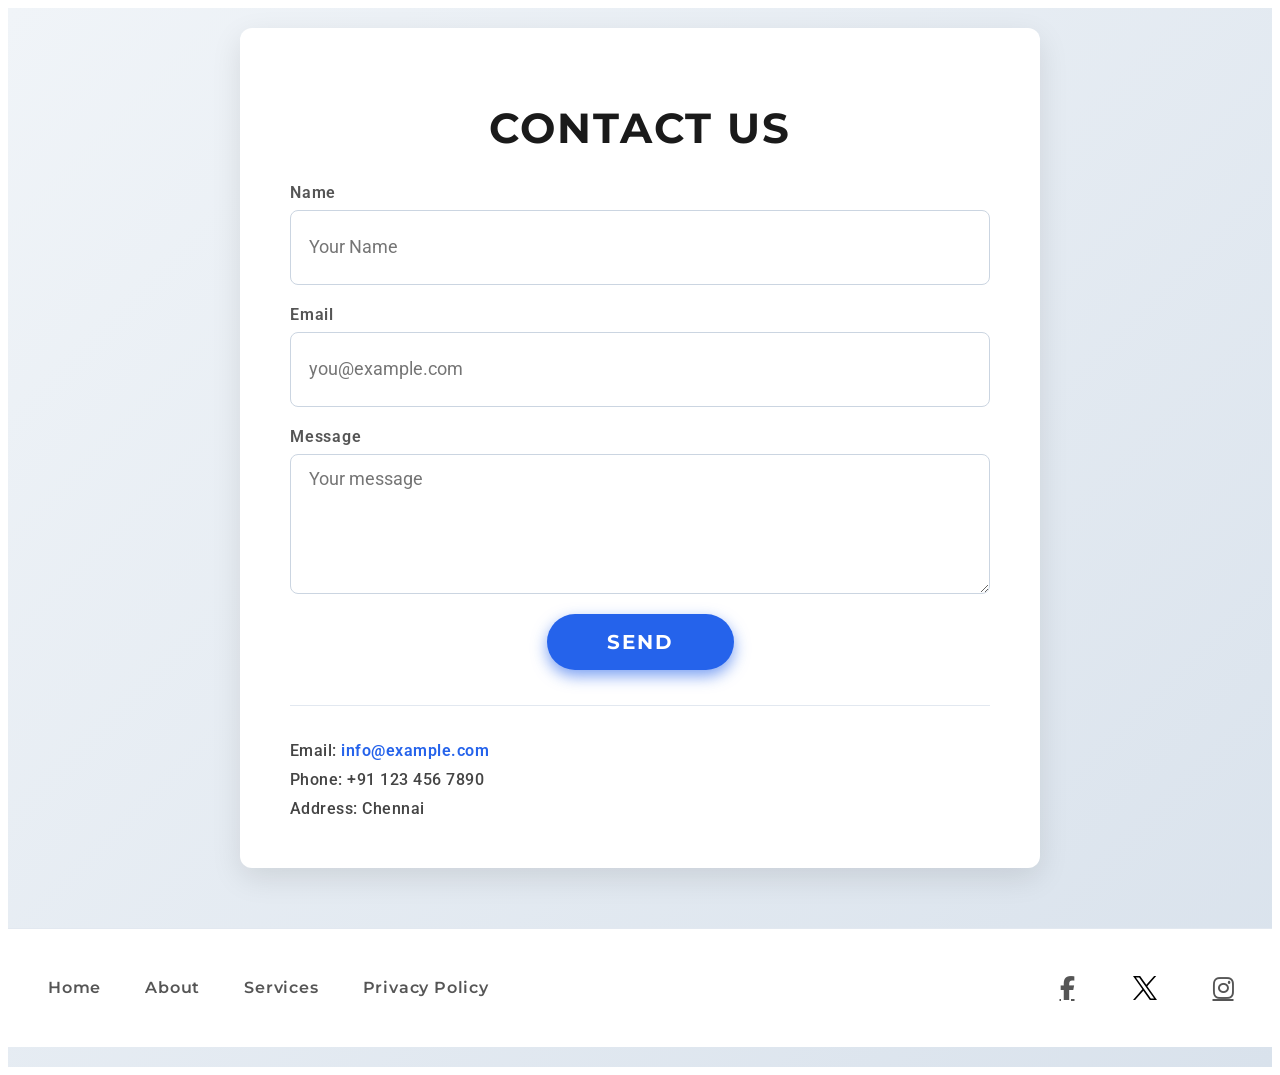
==== index.html @ b424d924 "Reorganized files and reformatted content" ====
<!DOCTYPE html>
<html lang="en">
<head>
    <meta charset="UTF-8" />
    <meta name="viewport" content="width=device-width, initial-scale=1" />
    <title>Contact & Footer</title>
    <link rel="stylesheet" href="main_style.css" />
    <link rel="stylesheet" href="https://cdnjs.cloudflare.com/ajax/libs/font-awesome/6.4.0/css/all.min.css" />
</head>
<body>
    <div class="ContactFooterApp">
       
        <section class="contact-section">
            <h2>Contact Us</h2>
            <form class="contact-form" id="contactForm" novalidate>
                <div class="form-group">
                    <label for="name">Name</label>
                    <input type="text" id="name" name="name" placeholder="Your Name" required />
                </div>
                <div class="form-group">
                    <label for="email">Email</label>
                    <input type="email" id="email" name="email" placeholder="you@example.com" required />
                </div>
                <div class="form-group">
                    <label for="message">Message</label>
                    <textarea id="message" name="message" placeholder="Your message" required></textarea>
                </div>
                <button type="submit">Send</button>
            </form>
            <div class="contact-details">
                <p>Email: <a href="mailto:info@example.com">info@example.com</a></p>
                <p>Phone: +91 123 456 7890</p>
                <p>Address: Chennai</p>
            </div>
        </section>

        <footer class="footer">
            <div class="footer-links">
                <a href="#">Home</a>
                <a href="#">About</a>
                <a href="#">Services</a>
                <a href="#">Privacy Policy</a>
            </div>
            <div class="social-icons">
                <a href="#" class="social-icon" aria-label="Facebook" title="Facebook"><i class="fab fa-facebook-f"></i></a>
                <a href="#" class="social-icon" aria-label="[translate:X]" title="[translate:X]">
                    <img src="x-logo.svg" alt="[translate:X] logo" />
                </a>
                <a href="#" class="social-icon" aria-label="Instagram" title="Instagram"><i class="fab fa-instagram"></i></a>
            </div>
        </footer>
    </div>

    <script src="main_script.js"></script>
</body>
</html>
---- main_style.css ----
@import url('https://fonts.googleapis.com/css2?family=Montserrat:wght@400;700&family=Roboto&display=swap');

.ContactFooterApp {
    font-family: 'Roboto', sans-serif;
    margin: 0;
    padding: 20px;
    display: flex;
    flex-direction: column;
    align-items: center;
    background: linear-gradient(135deg, #f0f4f8 0%, #d9e2ec 100%);
    color: #222;
}


.ContactFooterApp .contact-section {
    max-width: 700px;
    width: 100%;
    background-color: #fff;
    padding: 40px 50px;
    border-radius: 12px;
    box-shadow: 0 10px 30px rgba(0, 0, 0, 0.1);
    transition: box-shadow 0.3s ease;
}

.ContactFooterApp .contact-section:hover {
    box-shadow: 0 15px 40px rgba(0, 0, 0, 0.15);
}

.ContactFooterApp .contact-section h2 {
    font-family: 'Montserrat', sans-serif;
    font-weight: 700;
    font-size: 2.6rem;
    text-align: center;
    margin-bottom: 30px;
    letter-spacing: 2px;
    color: #1a1a1a;
    text-transform: uppercase;
}

.ContactFooterApp .contact-form {
    display: flex;
    flex-direction: column;
    gap: 20px;
}

.ContactFooterApp .form-group {
    display: flex;
    flex-direction: column;
}

.ContactFooterApp .form-group label {
    font-weight: 600;
    color: #555;
    margin-bottom: 8px;
    font-size: 1rem;
    letter-spacing: 0.05em;
}

.ContactFooterApp .form-group input,
.ContactFooterApp .form-group textarea {
    padding: 14px 18px;
    font-size: 1.1rem;
    border-radius: 8px;
    border: 1.5px solid #cbd5e1;
    font-family: 'Roboto', sans-serif;
    transition: border-color 0.3s ease, box-shadow 0.3s ease;
    resize: vertical;
    min-height: 45px;
}

.ContactFooterApp .form-group input:focus,
.ContactFooterApp .form-group textarea:focus {
    border-color: #2563eb;
    box-shadow: 0 0 8px rgba(37, 99, 235, 0.25);
    outline: none;
}

.ContactFooterApp .form-group textarea {
    min-height: 110px;
}

.ContactFooterApp button[type="submit"] {
    align-self: center;
    padding: 16px 60px;
    font-size: 1.25rem;
    font-weight: 700;
    font-family: 'Montserrat', sans-serif;
    color: white;
    background: #2563eb;
    border: none;
    border-radius: 50px;
    cursor: pointer;
    box-shadow: 0 6px 15px rgba(37, 99, 235, 0.6);
    transition: background 0.3s ease, box-shadow 0.3s ease;
    text-transform: uppercase;
    letter-spacing: 0.1em;
}

.ContactFooterApp button[type="submit"]:hover {
    background: #1d4ed8;
    box-shadow: 0 8px 25px rgba(29, 78, 216, 0.7);
}

.ContactFooterApp .contact-details {
    margin-top: 35px;
    font-family: 'Roboto', sans-serif;
    font-size: 1rem;
    color: #444;
    border-top: 1px solid #e2e8f0;
    padding-top: 25px;
    letter-spacing: 0.03em;
}

.ContactFooterApp .contact-details p {
    margin: 10px 0;
    font-weight: 500;
}

.ContactFooterApp .contact-details a {
    color: #2563eb;
    text-decoration: none;
    font-weight: 600;
    transition: color 0.3s ease;
}

.ContactFooterApp .contact-details a:hover {
    color: #1d4ed8;
}

.ContactFooterApp .footer {
    width: 100%;
    margin-top: 60px;
    padding: 30px 20px;
    display: flex;
    flex-wrap: wrap;
    justify-content: space-between;
    align-items: center;
    border-top: 1px solid #e2e8f0;
    background-color: #fff;
}

.ContactFooterApp .footer-links a {
    margin: 0 20px;
    text-decoration: none;
    color: #555;
    font-weight: 600;
    font-family: 'Montserrat', sans-serif;
    transition: color 0.3s ease;
    letter-spacing: 0.05em;
}

.ContactFooterApp .footer-links a:hover {
    color: #2563eb;
}

.ContactFooterApp .social-icons {
    display: flex;
    gap: 20px;
}

.ContactFooterApp .social-icon {
    color: #555;
    font-size: 1.5rem;
    padding: 10px;
    border-radius: 50%;
    transition: background-color 0.3s, color 0.3s;
    display: flex;
    align-items: center;
    justify-content: center;
    width: 38px;
    height: 38px;
}

.ContactFooterApp .social-icon:hover {
    background-color: #2563eb;
    color: white;
}

.ContactFooterApp .social-icon img {
    width: 24px;
    height: 24px;
    display: block;
    object-fit: contain;
}


@media (max-width: 768px) {
    .ContactFooterApp {
        padding: 15px;
    }

    .ContactFooterApp .contact-section {
        padding: 30px 30px;
    }

    .ContactFooterApp .footer {
        flex-direction: column;
        align-items: center;
        padding: 20px 0;
    }

    .ContactFooterApp .footer-links {
        margin-bottom: 20px;
    }

    .ContactFooterApp .footer-links a {
        margin: 0 10px;
    }
}
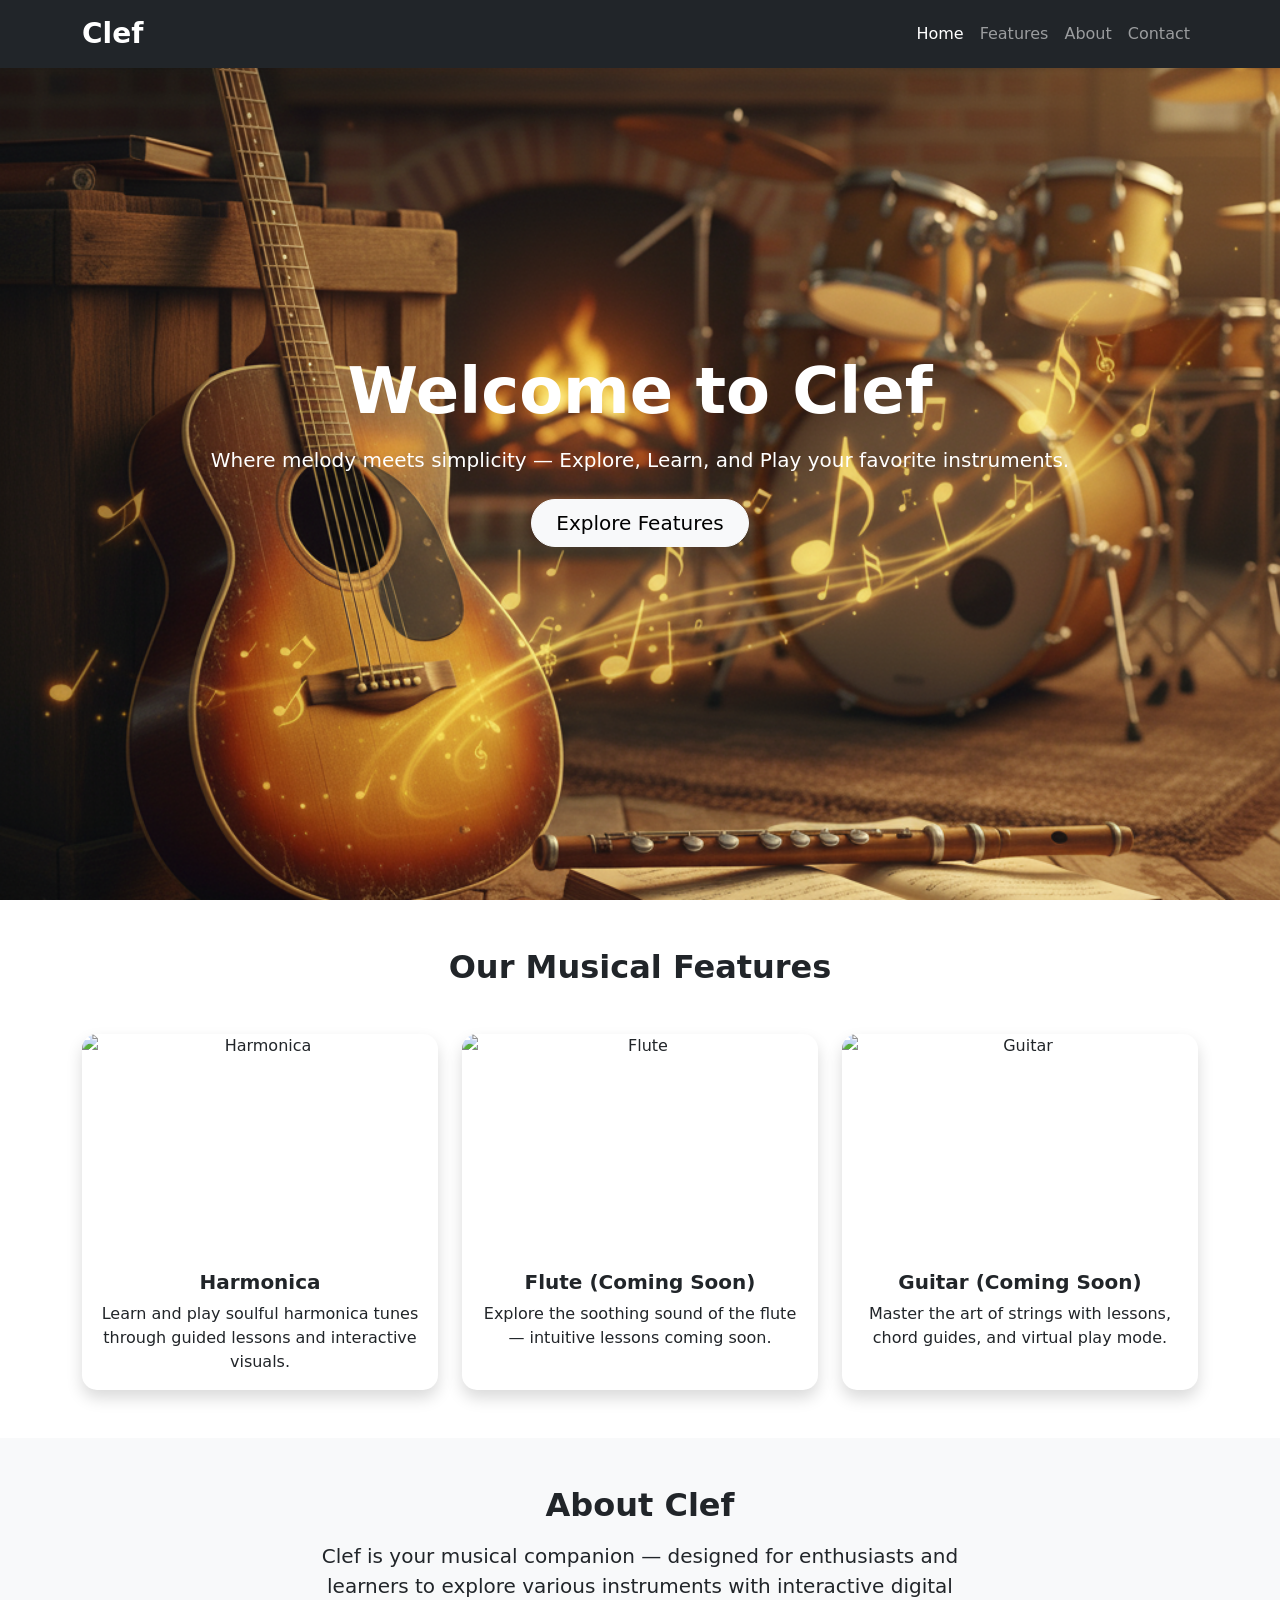
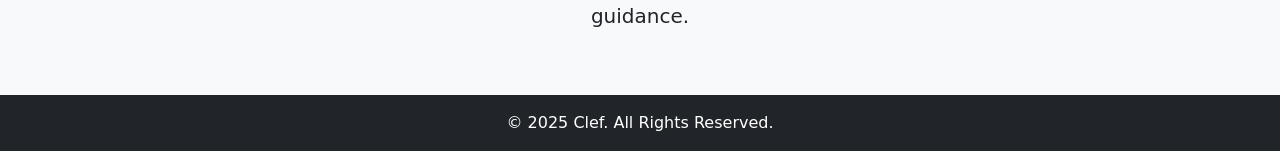
==== commit 14ff33af: "Initial project upload" ====
--- a/index.html
+++ b/index.html
@@ -1,56 +1,99 @@
 <!DOCTYPE html>
 <html lang="en">
 <head>
-    <meta charset="UTF-8" />
-    <meta name="viewport" content="width=device-width, initial-scale=1" />
-    <title>Contact & Footer</title>
-    <link rel="stylesheet" href="main_style.css" />
-    <link rel="stylesheet" href="https://cdnjs.cloudflare.com/ajax/libs/font-awesome/6.4.0/css/all.min.css" />
+  <meta charset="UTF-8" />
+  <meta name="viewport" content="width=device-width, initial-scale=1.0" />
+  <title>Clef | Music Made Simple</title>
+  <link href="https://cdn.jsdelivr.net/npm/bootstrap@5.3.2/dist/css/bootstrap.min.css" rel="stylesheet">
+  <link rel="stylesheet" href="style.css">
 </head>
 <body>
-    <div class="ContactFooterApp">
-       
-        <section class="contact-section">
-            <h2>Contact Us</h2>
-            <form class="contact-form" id="contactForm" novalidate>
-                <div class="form-group">
-                    <label for="name">Name</label>
-                    <input type="text" id="name" name="name" placeholder="Your Name" required />
-                </div>
-                <div class="form-group">
-                    <label for="email">Email</label>
-                    <input type="email" id="email" name="email" placeholder="you@example.com" required />
-                </div>
-                <div class="form-group">
-                    <label for="message">Message</label>
-                    <textarea id="message" name="message" placeholder="Your message" required></textarea>
-                </div>
-                <button type="submit">Send</button>
-            </form>
-            <div class="contact-details">
-                <p>Email: <a href="mailto:info@example.com">info@example.com</a></p>
-                <p>Phone: +91 123 456 7890</p>
-                <p>Address: Chennai</p>
+
+  <!-- Navbar -->
+  <nav class="navbar navbar-expand-lg navbar-dark bg-dark fixed-top shadow-sm">
+    <div class="container">
+      <a class="navbar-brand fw-bold fs-3" href="#">Clef</a>
+      <button class="navbar-toggler" type="button" data-bs-toggle="collapse" data-bs-target="#navbarNav">
+        <span class="navbar-toggler-icon"></span>
+      </button>
+
+      <div class="collapse navbar-collapse justify-content-end" id="navbarNav">
+        <ul class="navbar-nav">
+          <li class="nav-item"><a class="nav-link active" href="#home">Home</a></li>
+          <li class="nav-item"><a class="nav-link" href="#features">Features</a></li>
+          <li class="nav-item"><a class="nav-link" href="#about">About</a></li>
+          <li class="nav-item"><a class="nav-link" href="#contact">Contact</a></li>
+        </ul>
+      </div>
+    </div>
+  </nav>
+
+  <!-- Landing Section -->
+  <section id="home" class="hero-section d-flex align-items-center text-center text-white">
+    <div class="container">
+      <h1 class="display-3 fw-bold mb-3">Welcome to Clef</h1>
+      <p class="lead mb-4">Where melody meets simplicity — Explore, Learn, and Play your favorite instruments.</p>
+      <a href="#features" class="btn btn-light btn-lg rounded-pill px-4">Explore Features</a>
+    </div>
+  </section>
+
+  <!-- Features Section -->
+  <section id="features" class="py-5">
+    <div class="container text-center">
+      <h2 class="fw-bold mb-5">Our Musical Features</h2>
+      <div class="row g-4 justify-content-center">
+
+        <!-- Feature Card 1: Harmonica -->
+        <div class="col-md-4">
+          <div class="card feature-card shadow h-100" onclick="navigateToFeature('harmonica.html')">
+            <img src="https://www.shutterstock.com/image-photo/milan-lombardy-italy-july-21-260nw-1810176607.jpg" class="card-img-top" alt="Harmonica">
+            <div class="card-body">
+              <h5 class="card-title fw-bold">Harmonica</h5>
+              <p class="card-text">Learn and play soulful harmonica tunes through guided lessons and interactive visuals.</p>
             </div>
-        </section>
+          </div>
+        </div>
 
-        <footer class="footer">
-            <div class="footer-links">
-                <a href="#">Home</a>
-                <a href="#">About</a>
-                <a href="#">Services</a>
-                <a href="#">Privacy Policy</a>
+        <!-- Future Feature Cards (Reusable Layout) -->
+        <div class="col-md-4">
+          <div class="card feature-card shadow h-100" onclick="navigateToFeature('flute.html')">
+            <img src="https://wallpapercave.com/wp/wp11271926.jpg" class="card-img-top" alt="Flute">
+            <div class="card-body">
+              <h5 class="card-title fw-bold">Flute (Coming Soon)</h5>
+              <p class="card-text">Explore the soothing sound of the flute — intuitive lessons coming soon.</p>
             </div>
-            <div class="social-icons">
-                <a href="#" class="social-icon" aria-label="Facebook" title="Facebook"><i class="fab fa-facebook-f"></i></a>
-                <a href="#" class="social-icon" aria-label="[translate:X]" title="[translate:X]">
-                    <img src="x-logo.svg" alt="[translate:X] logo" />
-                </a>
-                <a href="#" class="social-icon" aria-label="Instagram" title="Instagram"><i class="fab fa-instagram"></i></a>
+          </div>
+        </div>
+
+        <div class="col-md-4">
+          <div class="card feature-card shadow h-100" onclick="navigateToFeature('guitar.html')">
+            <img src="https://images.unsplash.com/photo-1511379938547-c1f69419868d?auto=format&fit=crop&w=600&q=60" class="card-img-top" alt="Guitar">
+            <div class="card-body">
+              <h5 class="card-title fw-bold">Guitar (Coming Soon)</h5>
+              <p class="card-text">Master the art of strings with lessons, chord guides, and virtual play mode.</p>
             </div>
-        </footer>
+          </div>
+        </div>
+
+      </div>
     </div>
+  </section>
 
-    <script src="main_script.js"></script>
+  <!-- About Section -->
+  <section id="about" class="bg-light py-5">
+    <div class="container text-center">
+      <h2 class="fw-bold mb-3">About Clef</h2>
+      <p class="lead mx-auto" style="max-width: 700px;">Clef is your musical companion — designed for enthusiasts and learners to explore various instruments with interactive digital guidance.</p>
+    </div>
+  </section>
+
+  <!-- Footer -->
+  <footer class="bg-dark text-white text-center py-3">
+    <p class="mb-0">© 2025 Clef. All Rights Reserved.</p>
+  </footer>
+
+  <script src="https://cdn.jsdelivr.net/npm/bootstrap@5.3.2/dist/js/bootstrap.bundle.min.js"></script>
+  <script src="https://ajax.googleapis.com/ajax/libs/jquery/3.7.1/jquery.min.js"></script>
+  <script src="index.js"></script>
 </body>
 </html>
--- a/style.css
+++ b/style.css
@@ -0,0 +1,38 @@
+body {
+  scroll-behavior: smooth;
+}
+
+/* Hero Section */
+.hero-section {
+  background: url('Gemini_Generated_Image_8mohel8mohel8moh.png') center center/cover no-repeat;
+  min-height: 100vh;
+}
+
+.hero-section .btn {
+  transition: transform 0.3s ease, box-shadow 0.3s ease;
+}
+
+.hero-section .btn:hover {
+  transform: translateY(-3px);
+  box-shadow: 0 5px 20px rgba(255, 255, 255, 0.3);
+}
+
+/* Features Section */
+.feature-card {
+  cursor: pointer;
+  transition: transform 0.3s ease, box-shadow 0.3s ease;
+  border: none;
+  border-radius: 15px;
+}
+
+.feature-card:hover {
+  transform: translateY(-8px);
+  box-shadow: 0 10px 30px rgba(0,0,0,0.2);
+}
+
+.card-img-top {
+  border-top-left-radius: 15px;
+  border-top-right-radius: 15px;
+  height: 220px;
+  object-fit: cover;
+}
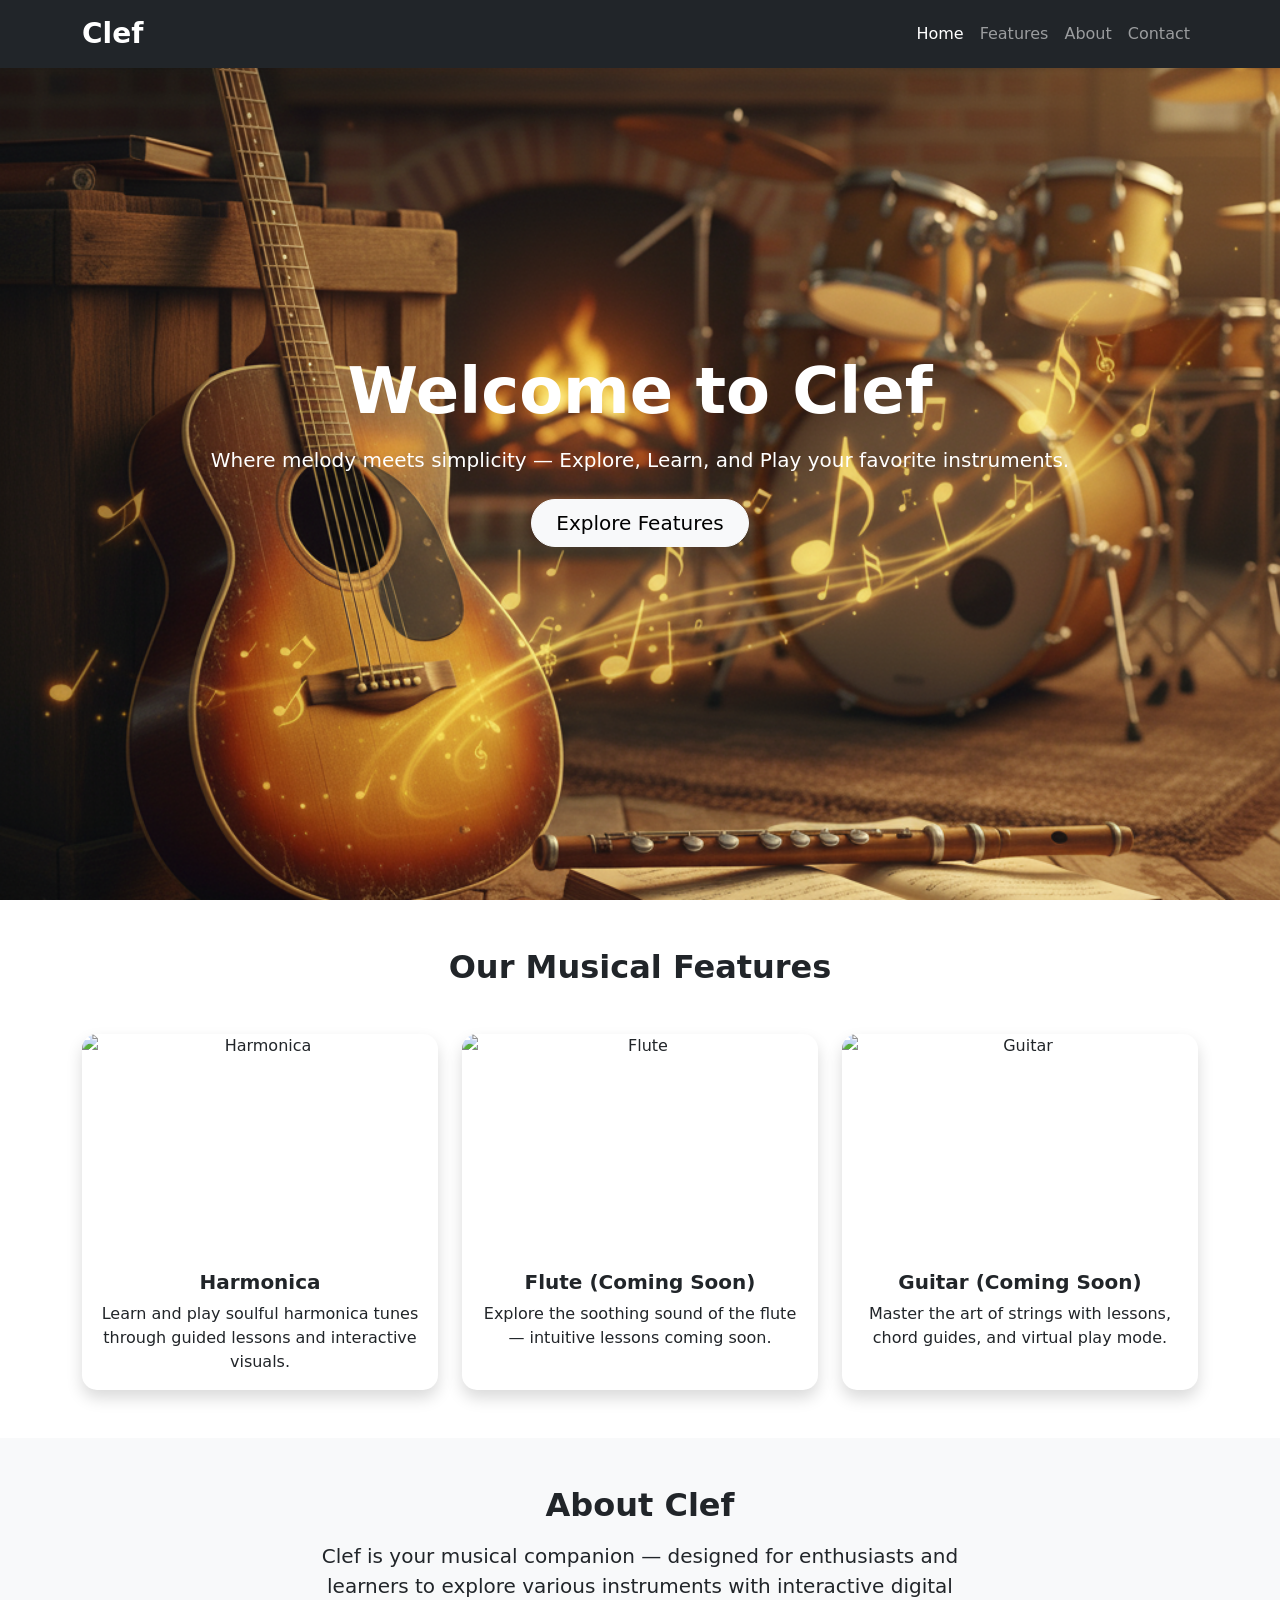
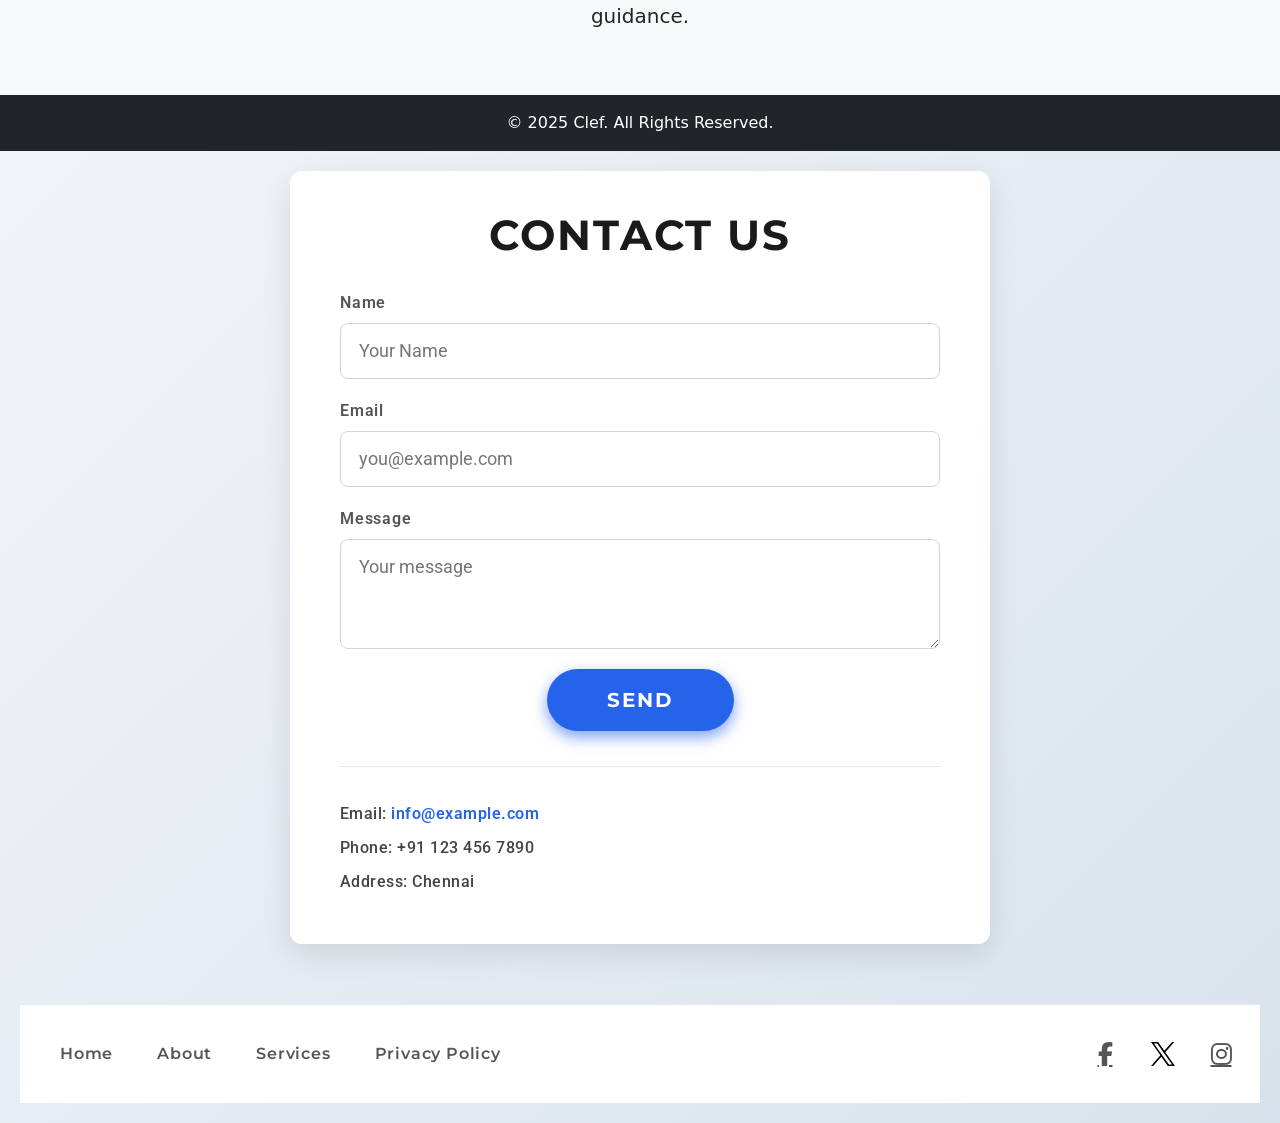
==== commit 041ce856: "Resolved merge conflict in index.html" ====
--- a/index.html
+++ b/index.html
@@ -1,6 +1,7 @@
 <!DOCTYPE html>
 <html lang="en">
 <head>
+
   <meta charset="UTF-8" />
   <meta name="viewport" content="width=device-width, initial-scale=1.0" />
   <title>Clef | Music Made Simple</title>
@@ -94,6 +95,58 @@
 
   <script src="https://cdn.jsdelivr.net/npm/bootstrap@5.3.2/dist/js/bootstrap.bundle.min.js"></script>
   <script src="https://ajax.googleapis.com/ajax/libs/jquery/3.7.1/jquery.min.js"></script>
-  <script src="index.js"></script>
+
+    <meta charset="UTF-8" />
+    <meta name="viewport" content="width=device-width, initial-scale=1" />
+    <title>Contact & Footer</title>
+    <link rel="stylesheet" href="main_style.css" />
+    <link rel="stylesheet" href="https://cdnjs.cloudflare.com/ajax/libs/font-awesome/6.4.0/css/all.min.css" />
+</head>
+<body>
+    <div class="ContactFooterApp">
+       
+        <section class="contact-section">
+            <h2>Contact Us</h2>
+            <form class="contact-form" id="contactForm" novalidate>
+                <div class="form-group">
+                    <label for="name">Name</label>
+                    <input type="text" id="name" name="name" placeholder="Your Name" required />
+                </div>
+                <div class="form-group">
+                    <label for="email">Email</label>
+                    <input type="email" id="email" name="email" placeholder="you@example.com" required />
+                </div>
+                <div class="form-group">
+                    <label for="message">Message</label>
+                    <textarea id="message" name="message" placeholder="Your message" required></textarea>
+                </div>
+                <button type="submit">Send</button>
+            </form>
+            <div class="contact-details">
+                <p>Email: <a href="mailto:info@example.com">info@example.com</a></p>
+                <p>Phone: +91 123 456 7890</p>
+                <p>Address: Chennai</p>
+            </div>
+        </section>
+
+        <footer class="footer">
+            <div class="footer-links">
+                <a href="#">Home</a>
+                <a href="#">About</a>
+                <a href="#">Services</a>
+                <a href="#">Privacy Policy</a>
+            </div>
+            <div class="social-icons">
+                <a href="#" class="social-icon" aria-label="Facebook" title="Facebook"><i class="fab fa-facebook-f"></i></a>
+                <a href="#" class="social-icon" aria-label="[translate:X]" title="[translate:X]">
+                    <img src="x-logo.svg" alt="[translate:X] logo" />
+                </a>
+                <a href="#" class="social-icon" aria-label="Instagram" title="Instagram"><i class="fab fa-instagram"></i></a>
+            </div>
+        </footer>
+    </div>
+
+    <script src="main_script.js"></script>
+
 </body>
 </html>
--- a/main_style.css
+++ b/main_style.css
@@ -0,0 +1,210 @@
+@import url('https://fonts.googleapis.com/css2?family=Montserrat:wght@400;700&family=Roboto&display=swap');
+
+.ContactFooterApp {
+    font-family: 'Roboto', sans-serif;
+    margin: 0;
+    padding: 20px;
+    display: flex;
+    flex-direction: column;
+    align-items: center;
+    background: linear-gradient(135deg, #f0f4f8 0%, #d9e2ec 100%);
+    color: #222;
+}
+
+
+.ContactFooterApp .contact-section {
+    max-width: 700px;
+    width: 100%;
+    background-color: #fff;
+    padding: 40px 50px;
+    border-radius: 12px;
+    box-shadow: 0 10px 30px rgba(0, 0, 0, 0.1);
+    transition: box-shadow 0.3s ease;
+}
+
+.ContactFooterApp .contact-section:hover {
+    box-shadow: 0 15px 40px rgba(0, 0, 0, 0.15);
+}
+
+.ContactFooterApp .contact-section h2 {
+    font-family: 'Montserrat', sans-serif;
+    font-weight: 700;
+    font-size: 2.6rem;
+    text-align: center;
+    margin-bottom: 30px;
+    letter-spacing: 2px;
+    color: #1a1a1a;
+    text-transform: uppercase;
+}
+
+.ContactFooterApp .contact-form {
+    display: flex;
+    flex-direction: column;
+    gap: 20px;
+}
+
+.ContactFooterApp .form-group {
+    display: flex;
+    flex-direction: column;
+}
+
+.ContactFooterApp .form-group label {
+    font-weight: 600;
+    color: #555;
+    margin-bottom: 8px;
+    font-size: 1rem;
+    letter-spacing: 0.05em;
+}
+
+.ContactFooterApp .form-group input,
+.ContactFooterApp .form-group textarea {
+    padding: 14px 18px;
+    font-size: 1.1rem;
+    border-radius: 8px;
+    border: 1.5px solid #cbd5e1;
+    font-family: 'Roboto', sans-serif;
+    transition: border-color 0.3s ease, box-shadow 0.3s ease;
+    resize: vertical;
+    min-height: 45px;
+}
+
+.ContactFooterApp .form-group input:focus,
+.ContactFooterApp .form-group textarea:focus {
+    border-color: #2563eb;
+    box-shadow: 0 0 8px rgba(37, 99, 235, 0.25);
+    outline: none;
+}
+
+.ContactFooterApp .form-group textarea {
+    min-height: 110px;
+}
+
+.ContactFooterApp button[type="submit"] {
+    align-self: center;
+    padding: 16px 60px;
+    font-size: 1.25rem;
+    font-weight: 700;
+    font-family: 'Montserrat', sans-serif;
+    color: white;
+    background: #2563eb;
+    border: none;
+    border-radius: 50px;
+    cursor: pointer;
+    box-shadow: 0 6px 15px rgba(37, 99, 235, 0.6);
+    transition: background 0.3s ease, box-shadow 0.3s ease;
+    text-transform: uppercase;
+    letter-spacing: 0.1em;
+}
+
+.ContactFooterApp button[type="submit"]:hover {
+    background: #1d4ed8;
+    box-shadow: 0 8px 25px rgba(29, 78, 216, 0.7);
+}
+
+.ContactFooterApp .contact-details {
+    margin-top: 35px;
+    font-family: 'Roboto', sans-serif;
+    font-size: 1rem;
+    color: #444;
+    border-top: 1px solid #e2e8f0;
+    padding-top: 25px;
+    letter-spacing: 0.03em;
+}
+
+.ContactFooterApp .contact-details p {
+    margin: 10px 0;
+    font-weight: 500;
+}
+
+.ContactFooterApp .contact-details a {
+    color: #2563eb;
+    text-decoration: none;
+    font-weight: 600;
+    transition: color 0.3s ease;
+}
+
+.ContactFooterApp .contact-details a:hover {
+    color: #1d4ed8;
+}
+
+.ContactFooterApp .footer {
+    width: 100%;
+    margin-top: 60px;
+    padding: 30px 20px;
+    display: flex;
+    flex-wrap: wrap;
+    justify-content: space-between;
+    align-items: center;
+    border-top: 1px solid #e2e8f0;
+    background-color: #fff;
+}
+
+.ContactFooterApp .footer-links a {
+    margin: 0 20px;
+    text-decoration: none;
+    color: #555;
+    font-weight: 600;
+    font-family: 'Montserrat', sans-serif;
+    transition: color 0.3s ease;
+    letter-spacing: 0.05em;
+}
+
+.ContactFooterApp .footer-links a:hover {
+    color: #2563eb;
+}
+
+.ContactFooterApp .social-icons {
+    display: flex;
+    gap: 20px;
+}
+
+.ContactFooterApp .social-icon {
+    color: #555;
+    font-size: 1.5rem;
+    padding: 10px;
+    border-radius: 50%;
+    transition: background-color 0.3s, color 0.3s;
+    display: flex;
+    align-items: center;
+    justify-content: center;
+    width: 38px;
+    height: 38px;
+}
+
+.ContactFooterApp .social-icon:hover {
+    background-color: #2563eb;
+    color: white;
+}
+
+.ContactFooterApp .social-icon img {
+    width: 24px;
+    height: 24px;
+    display: block;
+    object-fit: contain;
+}
+
+
+@media (max-width: 768px) {
+    .ContactFooterApp {
+        padding: 15px;
+    }
+
+    .ContactFooterApp .contact-section {
+        padding: 30px 30px;
+    }
+
+    .ContactFooterApp .footer {
+        flex-direction: column;
+        align-items: center;
+        padding: 20px 0;
+    }
+
+    .ContactFooterApp .footer-links {
+        margin-bottom: 20px;
+    }
+
+    .ContactFooterApp .footer-links a {
+        margin: 0 10px;
+    }
+}
+
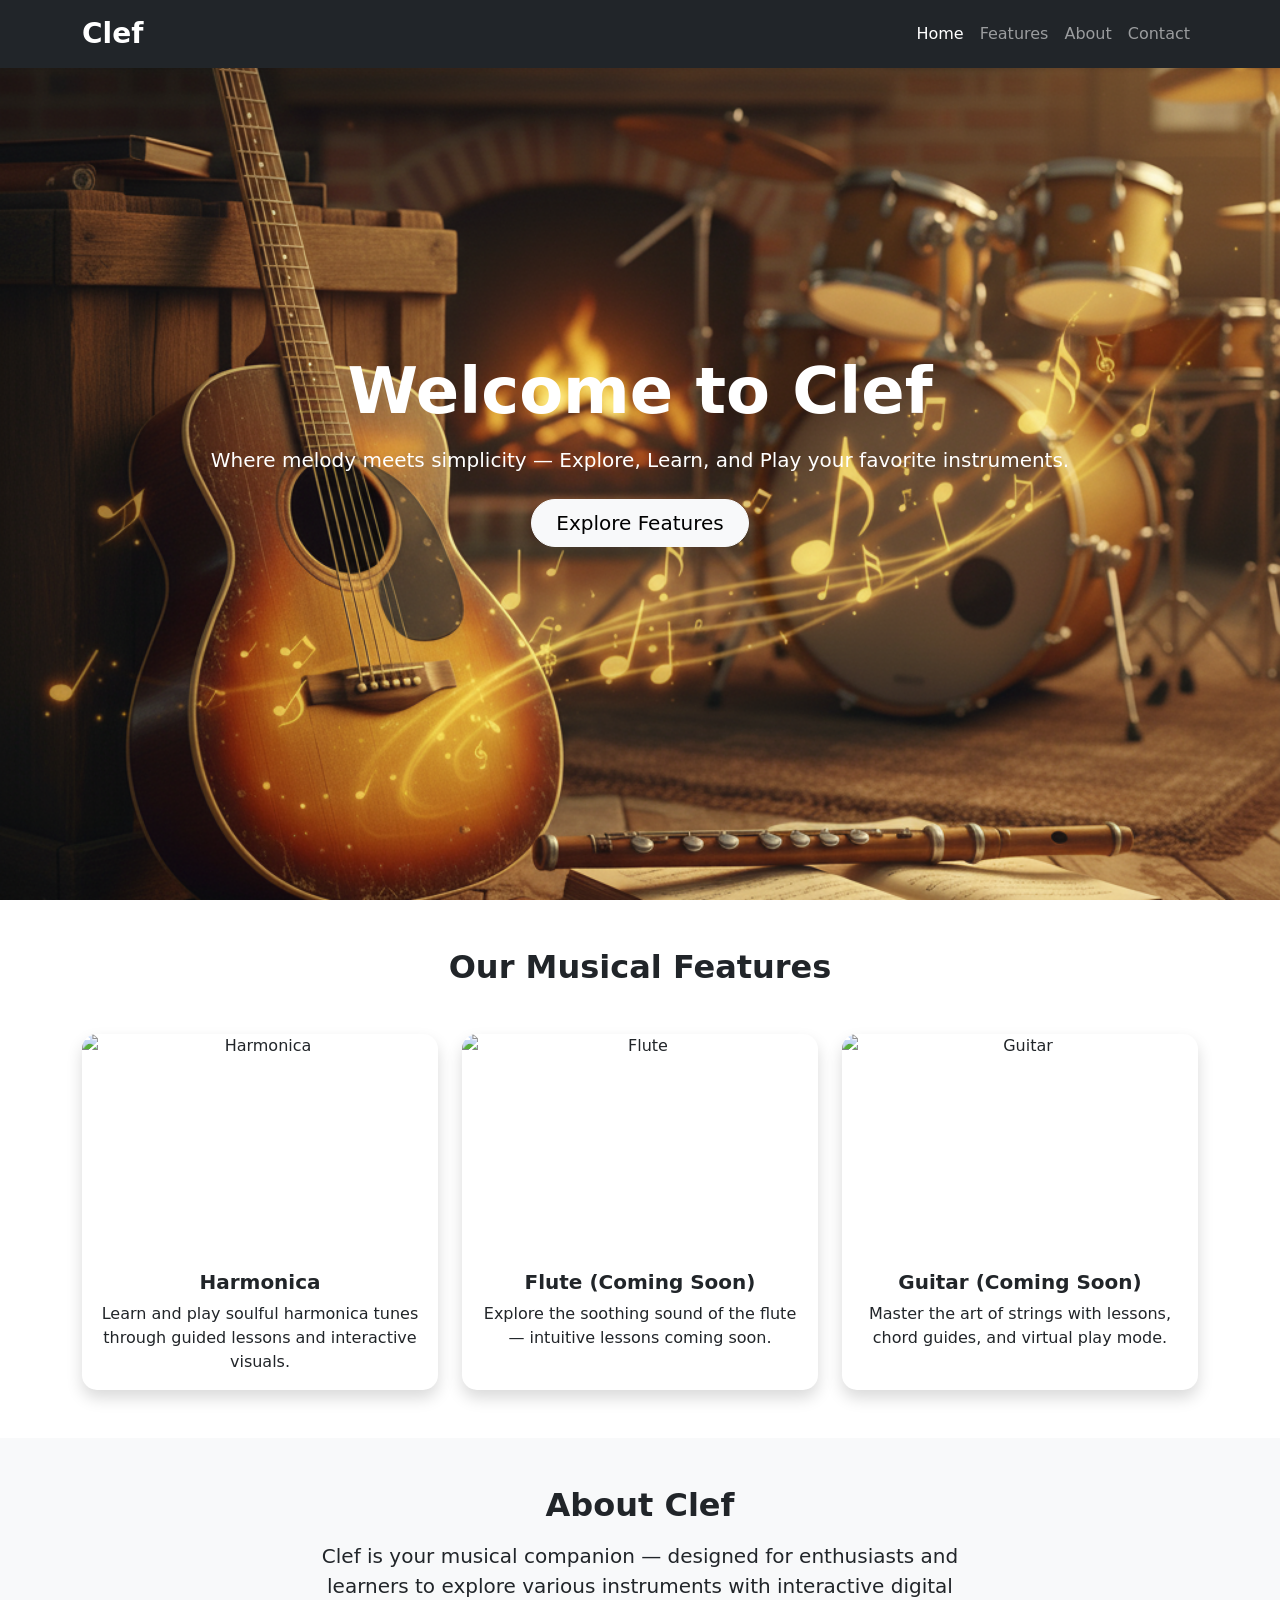
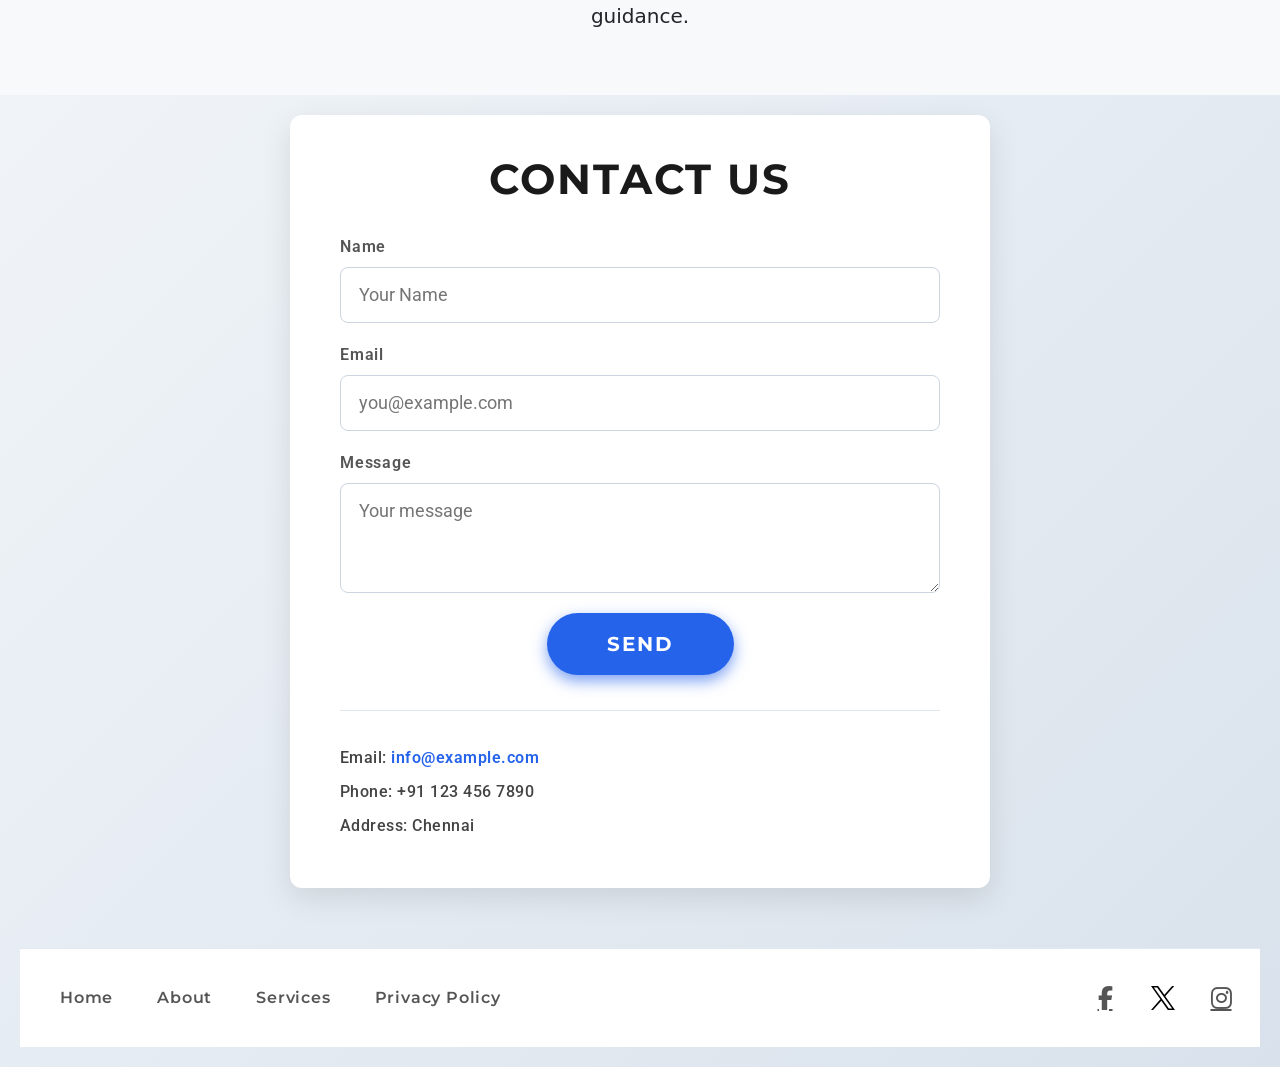
==== commit 48bf7b7a: "Added clickable harmonica notes page functionality" ====
--- a/index.html
+++ b/index.html
@@ -4,7 +4,7 @@
 
   <meta charset="UTF-8" />
   <meta name="viewport" content="width=device-width, initial-scale=1.0" />
-  <title>Clef | Music Made Simple</title>
+  <title>Clef | Music Made Simple</title> 
   <link href="https://cdn.jsdelivr.net/npm/bootstrap@5.3.2/dist/css/bootstrap.min.css" rel="stylesheet">
   <link rel="stylesheet" href="style.css">
 </head>
@@ -46,7 +46,7 @@
 
         <!-- Feature Card 1: Harmonica -->
         <div class="col-md-4">
-          <div class="card feature-card shadow h-100" onclick="navigateToFeature('harmonica.html')">
+          <div class="card feature-card shadow h-100" onclick="navigateToFeature('Anvi_harmonica.html')">
             <img src="https://www.shutterstock.com/image-photo/milan-lombardy-italy-july-21-260nw-1810176607.jpg" class="card-img-top" alt="Harmonica">
             <div class="card-body">
               <h5 class="card-title fw-bold">Harmonica</h5>
@@ -88,10 +88,6 @@
     </div>
   </section>
 
-  <!-- Footer -->
-  <footer class="bg-dark text-white text-center py-3">
-    <p class="mb-0">© 2025 Clef. All Rights Reserved.</p>
-  </footer>
 
   <script src="https://cdn.jsdelivr.net/npm/bootstrap@5.3.2/dist/js/bootstrap.bundle.min.js"></script>
   <script src="https://ajax.googleapis.com/ajax/libs/jquery/3.7.1/jquery.min.js"></script>
--- a/main_style.css
+++ b/main_style.css
@@ -208,3 +208,45 @@
     }
 }
 
+body {
+  scroll-behavior: smooth;
+}
+
+/* Hero Section */
+.hero-section {
+  background: url('Gemini_Generated_Image_8mohel8mohel8moh.png') center center/cover no-repeat;
+  min-height: 100vh;
+}
+
+.hero-section .btn {
+  transition: transform 0.3s ease, box-shadow 0.3s ease;
+}
+
+.hero-section .btn:hover {
+  transform: translateY(-3px);
+  box-shadow: 0 5px 20px rgba(255, 255, 255, 0.3);
+}
+
+/* Features Section */
+.feature-card {
+  cursor: pointer;
+  transition: transform 0.3s ease, box-shadow 0.3s ease;
+  border: none;
+  border-radius: 15px;
+}
+
+.feature-card:hover {
+  transform: translateY(-8px);
+  box-shadow: 0 10px 30px rgba(0,0,0,0.2);
+}
+
+.card-img-top {
+  border-top-left-radius: 15px;
+  border-top-right-radius: 15px;
+  height: 220px;
+  object-fit: cover;
+}
+
+
+
+
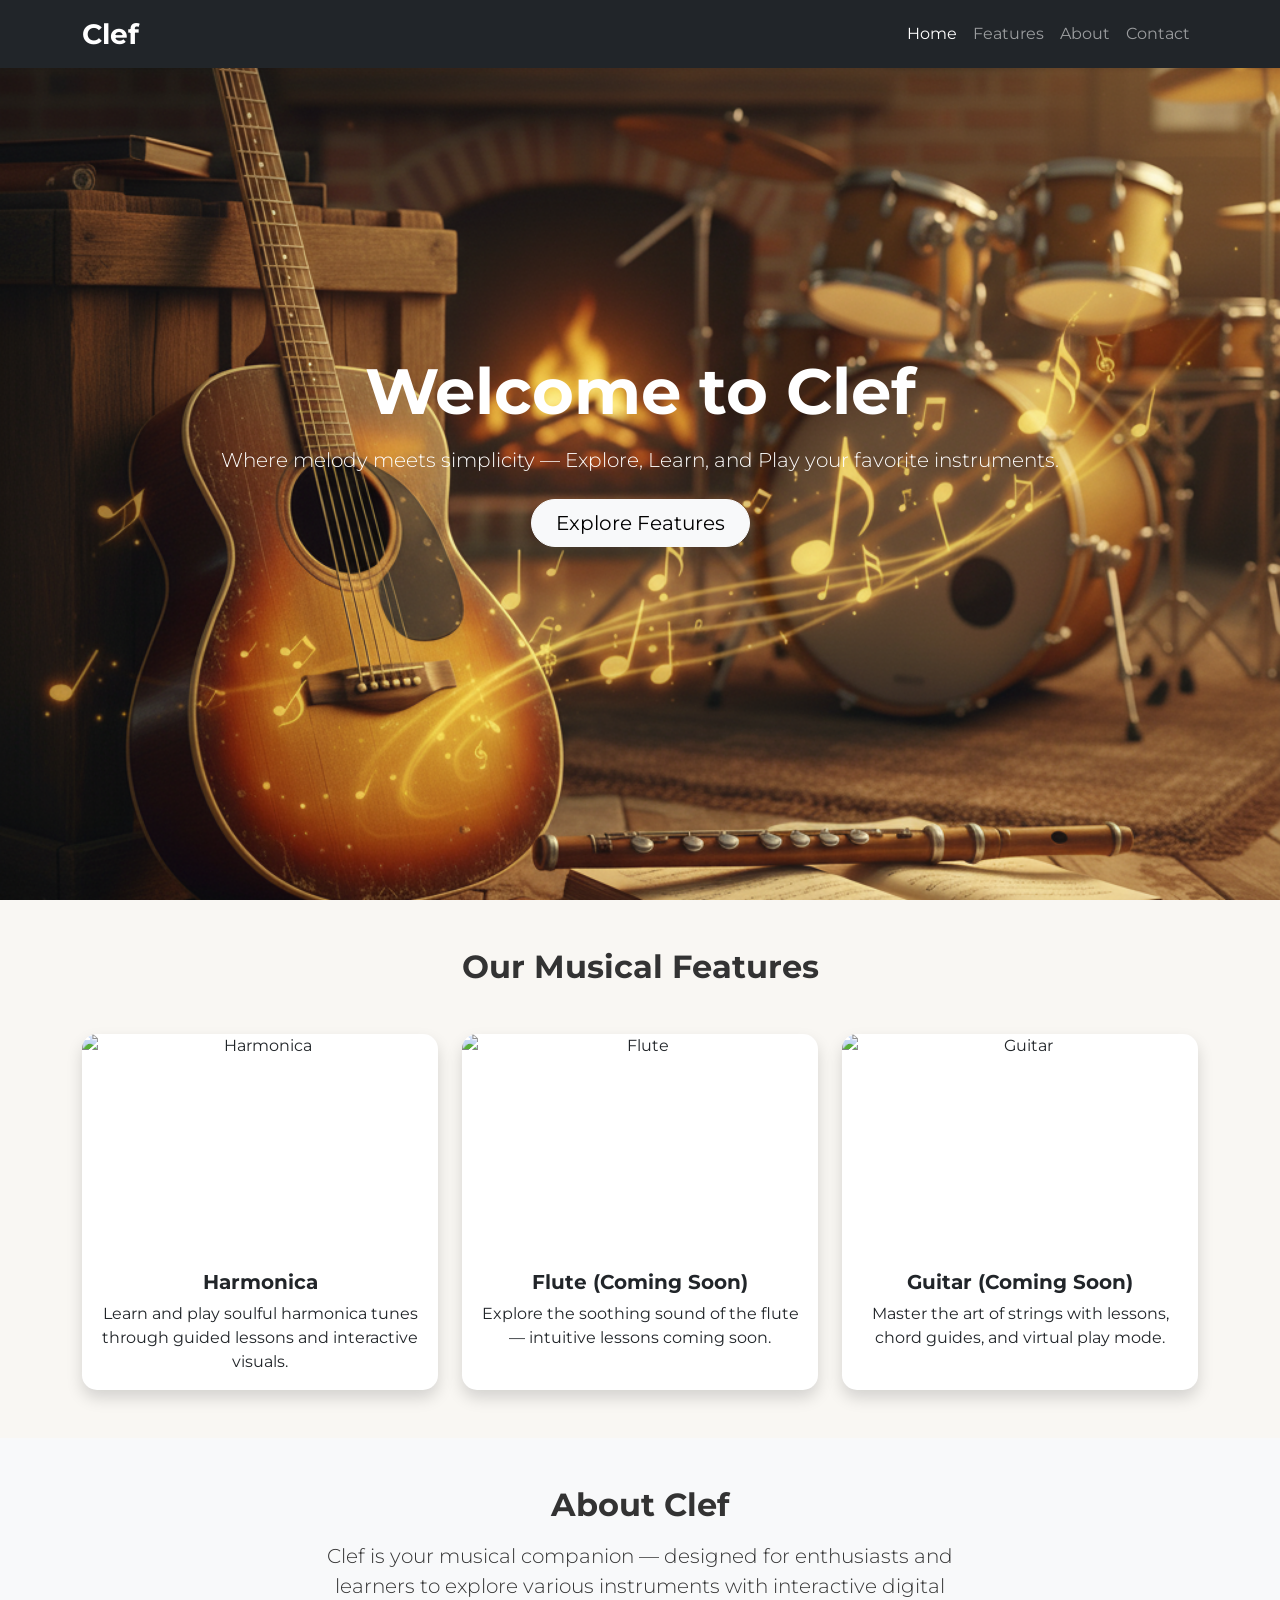
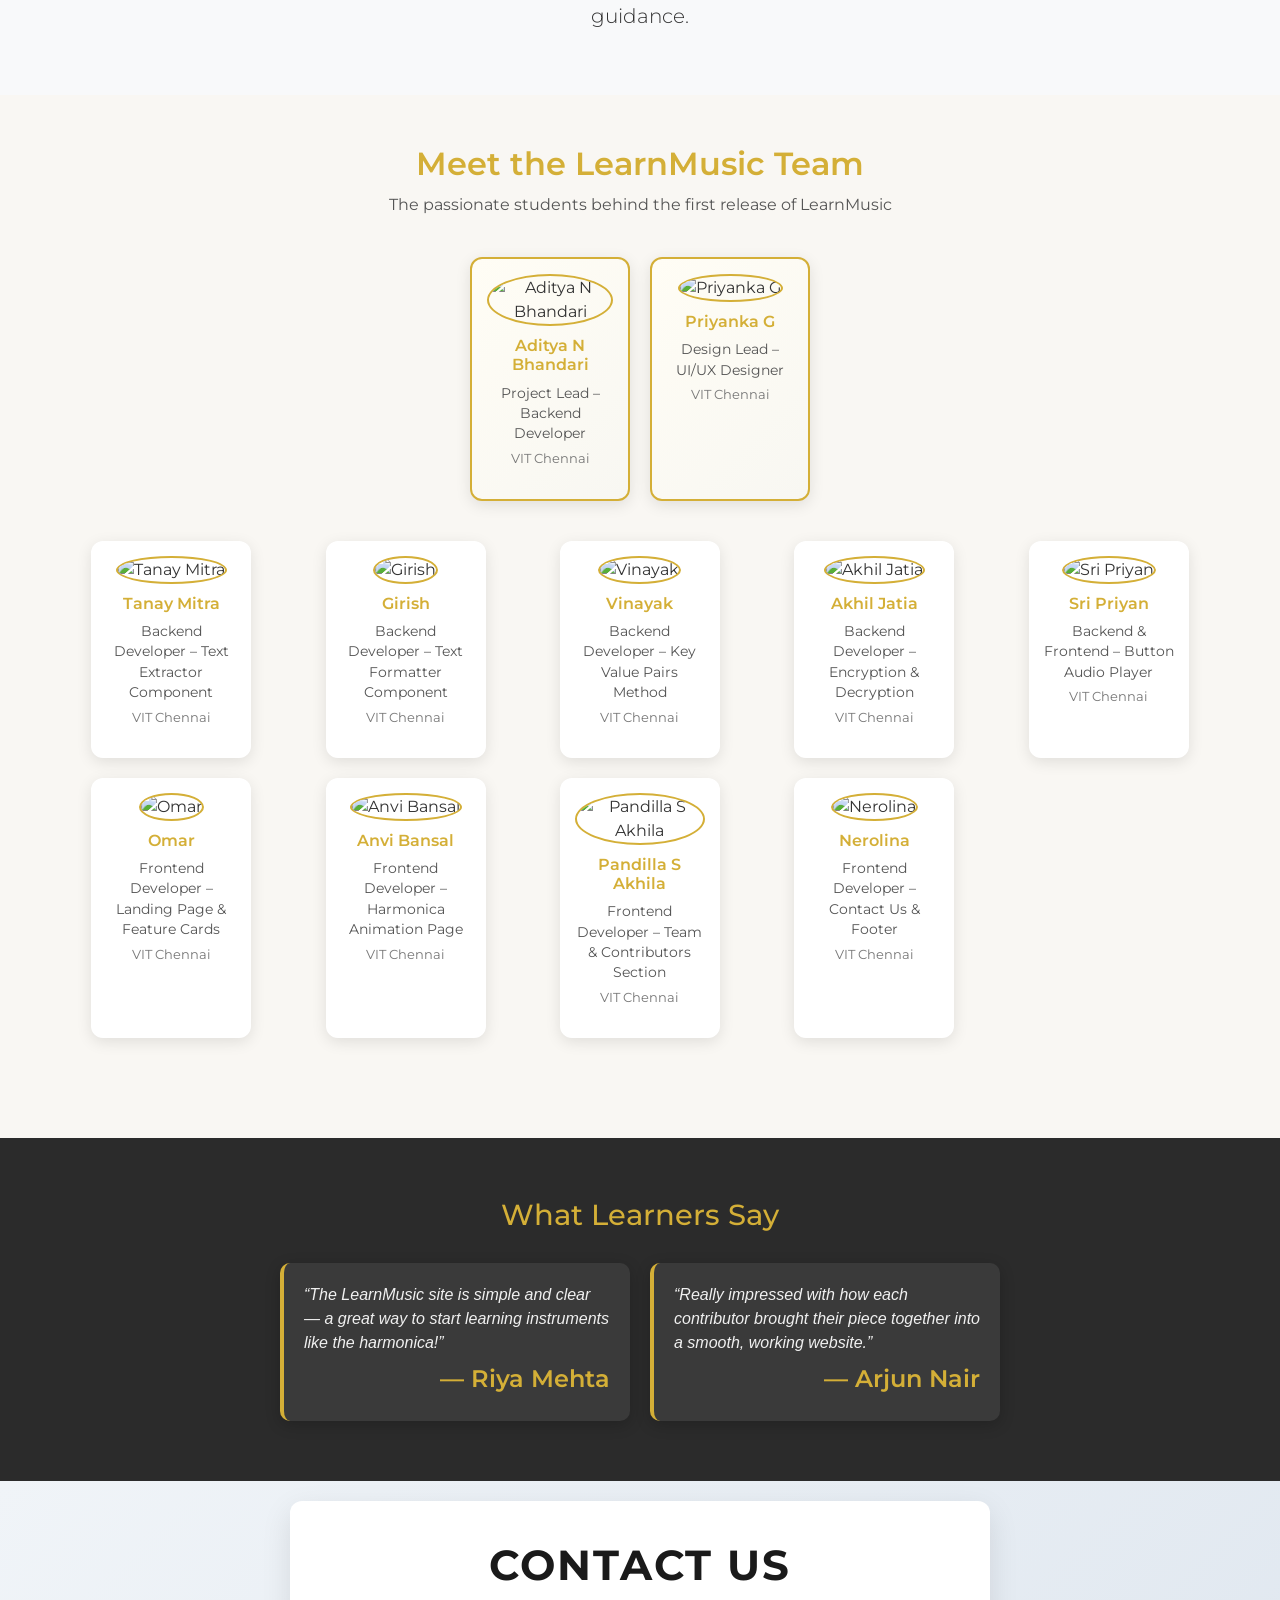
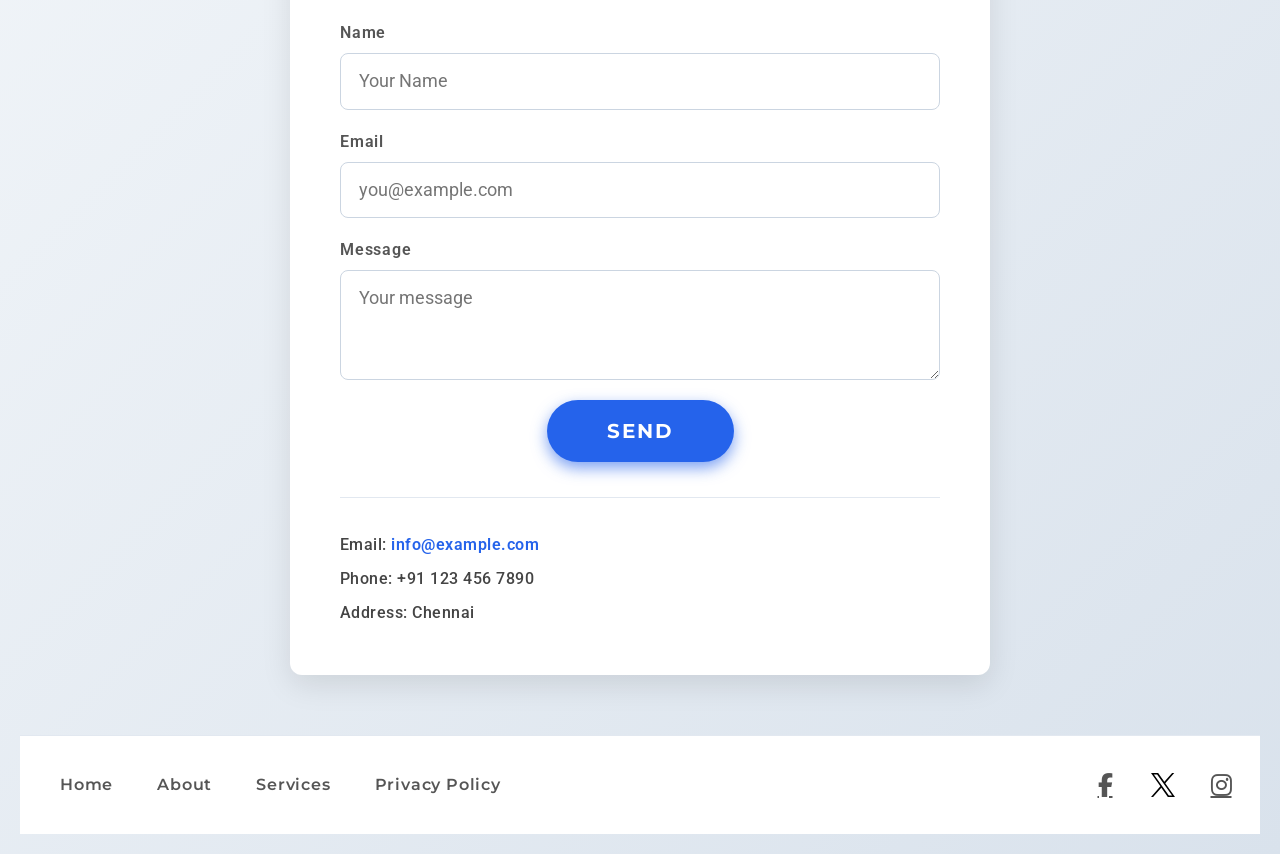
==== commit 9ab40ac4: "Integrated the teams and contributions section" ====
--- a/index.html
+++ b/index.html
@@ -87,6 +87,119 @@
       <p class="lead mx-auto" style="max-width: 700px;">Clef is your musical companion — designed for enthusiasts and learners to explore various instruments with interactive digital guidance.</p>
     </div>
   </section>
+
+
+  <div class="Team">
+        <h2 class="team-title">Meet the LearnMusic Team</h2>
+        <p class="team-subtitle">The passionate students behind the first release of LearnMusic</p>
+
+        <div class="lead-container">
+
+            <div class="team-card lead-card">
+                <img src="images/aditya.jpg" alt="Aditya N Bhandari">
+                <h3 class="member-name">Aditya N Bhandari</h3>
+                <p class="member-role">Project Lead – Backend Developer</p>
+                <p class="member-org">VIT Chennai</p>
+            </div>
+
+            <div class="team-card lead-card">
+                <img src="images/priyanka.jpg" alt="Priyanka G">
+                <h3 class="member-name">Priyanka G</h3>
+                <p class="member-role">Design Lead – UI/UX Designer</p>
+                <p class="member-org">VIT Chennai</p>
+            </div>
+        </div>
+
+        <div class="team-container">
+
+            <div class="team-card">
+                <img src="images/tanay.jpg" alt="Tanay Mitra">
+                <h3 class="member-name">Tanay Mitra</h3>
+                <p class="member-role">Backend Developer – Text Extractor Component</p>
+                <p class="member-org">VIT Chennai</p>
+            </div>
+
+            <div class="team-card">
+                <img src="images/girish.jpg" alt="Girish">
+                <h3 class="member-name">Girish</h3>
+                <p class="member-role">Backend Developer – Text Formatter Component</p>
+                <p class="member-org">VIT Chennai</p>
+            </div>
+
+            <div class="team-card">
+                <img src="images/vinayak.jpg" alt="Vinayak">
+                <h3 class="member-name">Vinayak</h3>
+                <p class="member-role">Backend Developer – Key Value Pairs Method</p>
+                <p class="member-org">VIT Chennai</p>
+            </div>
+
+            <div class="team-card">
+                <img src="images/akhil.jpg" alt="Akhil Jatia">
+                <h3 class="member-name">Akhil Jatia</h3>
+                <p class="member-role">Backend Developer – Encryption & Decryption</p>
+                <p class="member-org">VIT Chennai</p>
+            </div>
+
+            <div class="team-card">
+                <img src="images/sripriyan.jpg" alt="Sri Priyan">
+                <h3 class="member-name">Sri Priyan</h3>
+                <p class="member-role">Backend & Frontend – Button Audio Player</p>
+                <p class="member-org">VIT Chennai</p>
+            </div>
+
+            <div class="team-card">
+                <img src="images/omar.jpg" alt="Omar">
+                <h3 class="member-name">Omar</h3>
+                <p class="member-role">Frontend Developer – Landing Page & Feature Cards</p>
+                <p class="member-org">VIT Chennai</p>
+            </div>
+
+            <div class="team-card">
+                <img src="images/anvi.jpg" alt="Anvi Bansal">
+                <h3 class="member-name">Anvi Bansal</h3>
+                <p class="member-role">Frontend Developer – Harmonica Animation Page</p>
+                <p class="member-org">VIT Chennai</p>
+            </div>
+
+            <div class="team-card">
+                <img src="images/akhila.jpg" alt="Pandilla S Akhila">
+                <h3 class="member-name">Pandilla S Akhila</h3>
+                <p class="member-role">Frontend Developer – Team & Contributors Section</p>
+                <p class="member-org">VIT Chennai</p>
+            </div>
+
+            <div class="team-card">
+                <img src="images/nerolina.jpg" alt="Nerolina">
+                <h3 class="member-name">Nerolina</h3>
+                <p class="member-role">Frontend Developer – Contact Us & Footer</p>
+                <p class="member-org">VIT Chennai</p>
+            </div>
+
+        </div>
+    </div>
+    <div class="Testimonials">
+        <h2 class="testimonial-title">What Learners Say</h2>
+        <div class="testimonial-container">
+            <div class="testimonial-card">
+                <p class="testimonial-text">
+                    “The LearnMusic site is simple and clear — a great way to start learning instruments like the harmonica!”
+                </p>
+                <h4 class="testimonial-author">— Riya Mehta</h4>
+            </div>
+
+            <div class="testimonial-card">
+                <p class="testimonial-text">
+                    “Really impressed with how each contributor brought their piece together into a smooth, working website.”
+                </p>
+                <h4 class="testimonial-author">— Arjun Nair</h4>
+            </div>
+        </div>
+    </div>
+
+
+    <script src="Akhila_Teams&Contribution_script.js"></script>
+
+
 
 
   <script src="https://cdn.jsdelivr.net/npm/bootstrap@5.3.2/dist/js/bootstrap.bundle.min.js"></script>
--- a/main_style.css
+++ b/main_style.css
@@ -208,45 +208,191 @@
     }
 }
 
+@import url('https://fonts.googleapis.com/css2?family=Montserrat:wght@400;500;600;700&display=swap');
+
+:root {
+    --primary-bg: #f9f7f3;
+    --accent-color: #d4af37; 
+    --text-color: #333;
+    --card-bg: #fff;
+    --shadow-color: rgba(0, 0, 0, 0.1);
+    --testimonial-bg: #2b2b2b; 
+    --testimonial-text: #f0f0f0; 
+}
+
 body {
-  scroll-behavior: smooth;
-}
-
-/* Hero Section */
-.hero-section {
-  background: url('Gemini_Generated_Image_8mohel8mohel8moh.png') center center/cover no-repeat;
-  min-height: 100vh;
-}
-
-.hero-section .btn {
-  transition: transform 0.3s ease, box-shadow 0.3s ease;
-}
-
-.hero-section .btn:hover {
-  transform: translateY(-3px);
-  box-shadow: 0 5px 20px rgba(255, 255, 255, 0.3);
-}
-
-/* Features Section */
-.feature-card {
-  cursor: pointer;
-  transition: transform 0.3s ease, box-shadow 0.3s ease;
-  border: none;
-  border-radius: 15px;
-}
-
-.feature-card:hover {
-  transform: translateY(-8px);
-  box-shadow: 0 10px 30px rgba(0,0,0,0.2);
-}
-
-.card-img-top {
-  border-top-left-radius: 15px;
-  border-top-right-radius: 15px;
-  height: 220px;
-  object-fit: cover;
-}
-
-
-
-
+    margin: 0;
+    font-family: "Montserrat", sans-serif;
+    background-color: var(--primary-bg);
+    color: var(--text-color);
+}
+
+.Team {
+    padding: 50px 5%;
+    text-align: center;
+    background: var(--primary-bg);
+}
+
+.team-title {
+    font-size: 2rem;
+    font-weight: 600;
+    color: var(--accent-color);
+    margin-bottom: 10px;
+}
+
+.team-subtitle {
+    font-size: 1rem;
+    margin-bottom: 40px;
+    color: #555;
+}
+.lead-container {
+    display: flex;
+    justify-content: center;
+    flex-wrap: wrap;
+    gap: 20px;
+    margin-bottom: 40px;
+}
+
+.lead-card {
+    background: linear-gradient(135deg, #fffdf5, #f8f7f2);
+    border: 2px solid var(--accent-color);
+    box-shadow: 0 6px 20px var(--shadow-color);
+    border-radius: 15px;
+    padding: 20px;
+    width: 220px;
+    text-align: center;
+    transform: scale(1.05);
+    transition: transform 0.3s ease, box-shadow 0.3s ease;
+}
+
+.lead-card:hover {
+    transform: scale(1.08);
+    box-shadow: 0 10px 25px rgba(212, 175, 55, 0.2);
+}
+
+.lead-card img {
+    width: 160px;
+    height: 160px;
+    border-radius: 50%;
+    object-fit: cover;
+    border: 3px solid var(--accent-color);
+    margin-bottom: 10px;
+}
+
+.team-container {
+    display: grid;
+    grid-template-columns: repeat(5, 1fr); 
+    gap: 20px;
+    justify-items: center; 
+    justify-content: center;
+    margin-bottom: 50px;
+}
+
+.team-card {
+    background-color: var(--card-bg);
+    border-radius: 12px;
+    box-shadow: 0 4px 15px var(--shadow-color);
+    padding: 15px;
+    width: 160px; 
+    text-align: center;
+    transition: transform 0.3s ease, box-shadow 0.3s ease;
+    animation: fadeUp 1s ease both;
+}
+
+.team-card:hover {
+    transform: translateY(-8px);
+    box-shadow: 0 8px 20px rgba(0, 0, 0, 0.15);
+}
+
+.team-card img {
+    width: 120px;
+    height: 120px;
+    border-radius: 50%;
+    object-fit: cover;
+    border: 2px solid var(--accent-color);
+    margin-bottom: 10px;
+}
+
+.member-name {
+    font-size: 1rem;
+    font-weight: 600;
+    color: var(--accent-color);
+}
+
+.member-role {
+    font-size: 0.85rem;
+    color: #555;
+    margin: 5px 0;
+}
+
+.member-org {
+    font-size: 0.8rem;
+    color: #777;
+}
+
+@keyframes fadeUp {
+    from { opacity: 0; transform: translateY(20px); }
+    to { opacity: 1; transform: translateY(0); }
+}
+
+.Testimonials {
+    background-color: var(--testimonial-bg);
+    padding: 60px 5%;
+    text-align: center;
+    color: var(--testimonial-text);
+}
+
+.testimonial-title {
+    font-size: 1.8rem;
+    color: var(--accent-color);
+    margin-bottom: 30px;
+}
+
+.testimonial-container {
+    display: flex;
+    justify-content: center;
+    flex-wrap: wrap;
+    gap: 20px;
+}
+
+.testimonial-card {
+    background: #3a3a3a;
+    border-left: 4px solid var(--accent-color);
+    padding: 20px;
+    border-radius: 10px;
+    max-width: 350px;
+    text-align: left;
+    box-shadow: 0 4px 15px rgba(0,0,0,0.2);
+    transition: transform 0.3s ease, box-shadow 0.3s ease;
+}
+
+.testimonial-card:hover {
+    transform: scale(1.02);
+    box-shadow: 0 6px 20px rgba(0,0,0,0.25);
+}
+
+.testimonial-text {
+    font-style: italic;
+    color: var(--testimonial-text);
+    margin-bottom: 10px;
+}
+
+.testimonial-author {
+    font-weight: 600;
+    color: var(--accent-color);
+    text-align: right;
+}
+
+@media (max-width: 1200px) {
+    .team-container { grid-template-columns: repeat(auto-fit, minmax(140px, 1fr)); }
+}
+
+@media (max-width: 900px) {
+    .lead-card { width: 180px; }
+    .team-card img { width: 100px; height: 100px; }
+}
+
+@media (max-width: 600px) {
+    .lead-card, .team-card { width: 90%; }
+    .team-container { grid-template-columns: 1fr; }
+}
